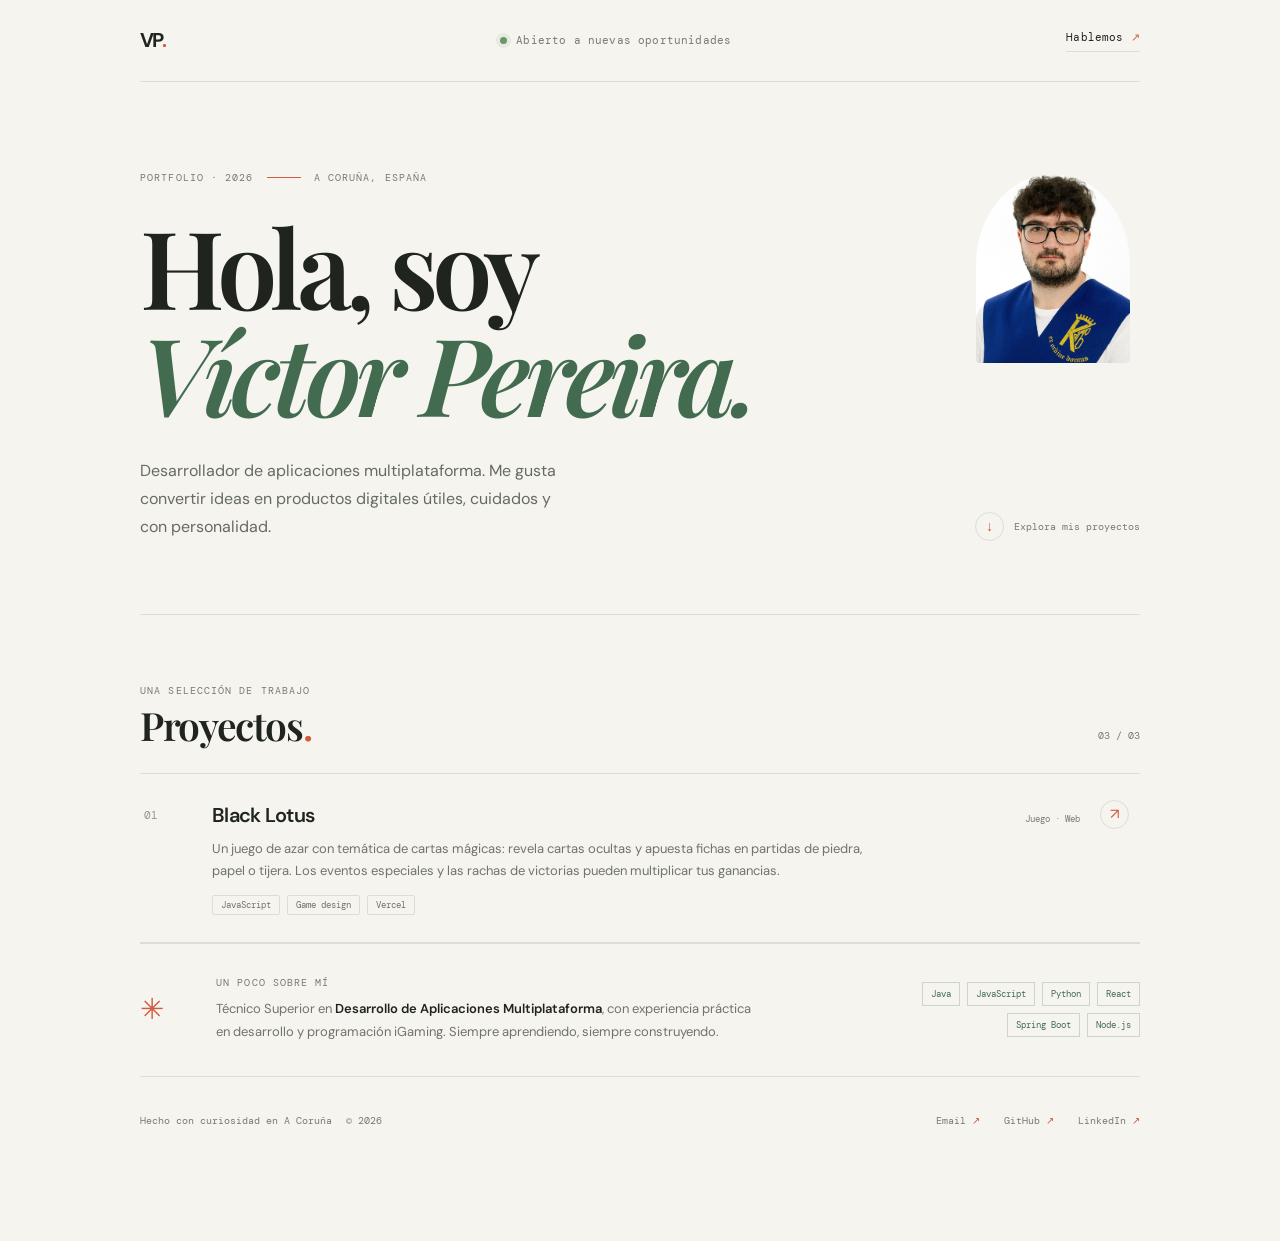
==== index.html @ fba3e51c "Add HTML comment for CoruñaDeportiva project Added an HTML comment for the CoruñaDeportiva project s" ====
<!DOCTYPE html>
<html lang="es">
<head>
  <meta charset="UTF-8" />
  <meta name="viewport" content="width=device-width, initial-scale=1.0" />
  <meta name="theme-color" content="#f5f4ef" />
  <meta name="description" content="Portfolio de Víctor Pereira, desarrollador de aplicaciones multiplataforma. Proyectos web, juegos y aplicaciones." />
  <title>Víctor Pereira — Desarrollador de software</title>
  <link rel="icon" href="imagenes/favicon.png" type="image/png">
  <link rel="preconnect" href="https://fonts.googleapis.com">
  <link rel="preconnect" href="https://fonts.gstatic.com" crossorigin>
  <link href="https://fonts.googleapis.com/css2?family=DM+Mono:wght@400;500&family=DM+Sans:wght@400;500;600;700&family=Playfair+Display:wght@600;700&display=swap" rel="stylesheet">
  <link rel="stylesheet" href="css/style.css">
</head>
<body>
  <main class="wrap">
    <nav class="topbar" aria-label="Navegación principal">
      <a class="monogram" href="#inicio" aria-label="Víctor Pereira, inicio">VP<span>.</span></a>
      <span class="availability"><i></i> Abierto a nuevas oportunidades</span>
      <a class="nav-contact" href="mailto:victorpereirarigal00@gmail.com">Hablemos <span aria-hidden="true">↗</span></a>
    </nav>

    <header class="hero" id="inicio">
      <p class="eyebrow"><span>Portfolio · 2026</span><span class="eyebrow-line"></span><span>A Coruña, España</span></p>
      <h1>Hola, soy<br><em>Víctor Pereira.</em></h1>
      <div class="hero-bottom">
        <p class="intro">Desarrollador de aplicaciones multiplataforma. Me gusta convertir ideas en productos digitales útiles, cuidados y con personalidad.</p>
        <a class="scroll-link" href="#proyectos"><span class="scroll-icon">↓</span> Explora mis proyectos</a>
      </div>
      <img class="hero-photo" src="imagenes/fotoCV.jpg" alt="Foto de Víctor Pereira" />
    </header>

    <section class="projects-section" id="proyectos" aria-labelledby="projects-title">
      <div class="section-heading">
        <div><p class="eyebrow">Una selección de trabajo</p><h2 id="projects-title">Proyectos<span class="accent">.</span></h2></div>
        <span class="project-count">03 / 03</span>
      </div>

      <div class="projects">
        <a class="project" href="https://victorpereirablacklotus.vercel.app/" target="_blank" rel="noopener noreferrer">
          <span class="project-number">01</span>
          <div class="project-content">
            <div class="project-title-row"><h3>Black Lotus</h3><span class="project-type">Juego · Web</span></div>
            <p>Un juego de azar con temática de cartas mágicas: revela cartas ocultas y apuesta fichas en partidas de piedra, papel o tijera. Los eventos especiales y las rachas de victorias pueden multiplicar tus ganancias.</p>
            <ul class="tags" aria-label="Tecnologías"><li>JavaScript</li><li>Game design</li><li>Vercel</li></ul>
          </div>
          <span class="project-arrow" aria-hidden="true">↗</span>
        </a>

<!-- Este es un comentario en HTML 
        <a class="project" href="https://corunadeportiva.vercel.app/" target="_blank" rel="noopener noreferrer">
          <span class="project-number">02</span>
          <div class="project-content">
            <div class="project-title-row"><h3>CoruñaDeportiva</h3><span class="project-type">E-commerce · Multiplataforma</span></div>
            <p>Plataforma omnicanal para una tienda deportiva regional, con catálogo, carrito y pago, aplicación Android, escritorio para empleados y portal de administración. Incluye chat en tiempo real con Firebase, autenticación JWT y API REST en Node.js con MySQL.</p>
            <ul class="tags" aria-label="Tecnologías"><li>Node.js</li><li>MySQL</li><li>Firebase</li><li>Android</li></ul>
          </div>
          <span class="project-arrow" aria-hidden="true">↗</span>
        </a>
      </div>
    </section>
-->
    <section class="about" aria-label="Sobre mí">
      <span class="about-mark" aria-hidden="true">✳</span>
      <div><p class="eyebrow">Un poco sobre mí</p><p class="about-copy">Técnico Superior en <strong>Desarrollo de Aplicaciones Multiplataforma</strong>, con experiencia práctica en desarrollo y programación iGaming. Siempre aprendiendo, siempre construyendo.</p></div>
      <div class="skills"><span>Java</span><span>JavaScript</span><span>Python</span><span>React</span><span>Spring Boot</span><span>Node.js</span></div>
    </section>

    <footer>
      <span class="footer-note">Hecho con curiosidad en A Coruña <span>© 2026</span></span>
      <div class="footer-links"><a href="mailto:victorpereirarigal00@gmail.com">Email <span>↗</span></a><a href="https://github.com/Rotciv1210" target="_blank" rel="noopener noreferrer">GitHub <span>↗</span></a><a href="https://www.linkedin.com/in/victor-pereira-rigal-969aa236b/" target="_blank" rel="noopener noreferrer">LinkedIn <span>↗</span></a></div>
    </footer>
  </main>
</body>
</html>
---- css/style.css ----
:root {
  --paper: #f5f4ef;
  --ink: #20241f;
  --muted: #777b72;
  --line: #dcded5;
  --accent: #d15b3f;
  --green: #426b50;
  --mono: "DM Mono", monospace;
  --sans: "DM Sans", sans-serif;
}

* { box-sizing: border-box; margin: 0; padding: 0; }
html { scroll-behavior: smooth; }
body { background: var(--paper); color: var(--ink); font-family: var(--sans); line-height: 1.55; -webkit-font-smoothing: antialiased; }
a { color: inherit; }
.wrap { width: min(100% - 64px, 1000px); margin: 0 auto; }

.topbar { height: 82px; display: flex; align-items: center; justify-content: space-between; border-bottom: 1px solid var(--line); }
.monogram { font-size: 20px; font-weight: 700; letter-spacing: -.08em; text-decoration: none; }
.monogram span, .accent { color: var(--accent); }
.availability, .nav-contact { font-family: var(--mono); font-size: 11px; letter-spacing: .015em; }
.availability { color: var(--muted); display: flex; align-items: center; gap: 9px; }
.availability i { width: 7px; height: 7px; display: inline-block; border-radius: 50%; background: #6c9668; box-shadow: 0 0 0 4px #6c96681a; }
.nav-contact { text-decoration: none; border-bottom: 1px solid var(--line); padding-bottom: 5px; }
.nav-contact span, .footer-links span { color: var(--accent); }

.hero { position: relative; padding: 89px 0 73px; border-bottom: 1px solid var(--line); }
.eyebrow { color: var(--muted); text-transform: uppercase; font: 10px var(--mono); letter-spacing: .11em; }
.hero > .eyebrow { display: flex; align-items: center; gap: 13px; }
.eyebrow-line { height: 1px; width: 34px; background: var(--accent); }
h1 { font: 600 clamp(58px, 10vw, 108px)/.99 "Playfair Display", Georgia, serif; letter-spacing: -.055em; margin-top: 28px; }
h1 em { color: var(--green); font-weight: 600; }
.hero-bottom { display: flex; align-items: flex-end; justify-content: space-between; gap: 24px; margin-top: 31px; }
.intro { max-width: 440px; color: #666b62; font-size: 16px; line-height: 1.75; }
.scroll-link { display: inline-flex; align-items: center; gap: 10px; text-decoration: none; color: var(--muted); font: 10px var(--mono); white-space: nowrap; }
.scroll-icon { display: grid; place-items: center; width: 29px; height: 29px; border: 1px solid var(--line); border-radius: 50%; color: var(--accent); font-size: 14px; transition: background .2s, color .2s, transform .2s; }
.scroll-link:hover .scroll-icon { background: var(--accent); color: white; transform: translateY(2px); }
.hero-photo { position: absolute; right: 10px; top: 93px; width: 154px; height: 188px; object-fit: cover; object-position: center 35%; border-radius: 48% 48% 4px 4px; filter: saturate(.82); }

.projects-section { padding: 69px 0 76px; }
.section-heading { display: flex; justify-content: space-between; align-items: flex-end; margin-bottom: 26px; }
.section-heading h2 { font: 600 39px/1.1 "Playfair Display", Georgia, serif; letter-spacing: -.035em; margin-top: 7px; }
.project-count { color: var(--muted); font: 10px var(--mono); padding-bottom: 5px; }
.projects { border-top: 1px solid var(--line); }
.project { display: grid; grid-template-columns: 48px 1fr 32px; gap: 20px; align-items: start; padding: 26px 8px 27px 4px; border-bottom: 1px solid var(--line); text-decoration: none; transition: padding .22s ease, background .22s ease; }
.project:hover { padding-left: 13px; padding-right: 0; background: #eeede6; }
.project-number { color: #92968d; font: 11px var(--mono); padding-top: 8px; }
.project-title-row { display: flex; justify-content: space-between; align-items: baseline; gap: 18px; }
.project h3 { font-size: 20px; font-weight: 600; letter-spacing: -.035em; }
.project-type { color: var(--muted); font: 9px var(--mono); text-align: right; }
.project-content > p { color: #70746c; font-size: 13px; line-height: 1.7; max-width: 660px; margin-top: 7px; }
.tags { display: flex; flex-wrap: wrap; gap: 7px; list-style: none; margin-top: 13px; }
.tags li { border: 1px solid var(--line); border-radius: 2px; padding: 3px 8px; color: #70746c; font: 9px var(--mono); }
.project-arrow { display: grid; place-items: center; border: 1px solid var(--line); border-radius: 50%; width: 29px; height: 29px; color: var(--accent); font-size: 15px; transition: background .2s, color .2s, transform .2s; }
.project:hover .project-arrow { background: var(--accent); border-color: var(--accent); color: white; transform: rotate(45deg); }

.about { border-top: 1px solid var(--line); border-bottom: 1px solid var(--line); padding: 32px 0; display: grid; grid-template-columns: 52px 1fr 245px; gap: 24px; align-items: center; }
.about-mark { color: var(--accent); font-size: 29px; }
.about-copy { max-width: 540px; margin-top: 8px; color: #70746c; font-size: 13px; line-height: 1.8; }
.about-copy strong { color: var(--ink); font-weight: 600; }
.skills { display: flex; flex-wrap: wrap; justify-content: flex-end; gap: 7px; }
.skills span { font: 9px var(--mono); color: var(--green); border: 1px solid #cbd5c8; padding: 5px 8px; }

footer { min-height: 88px; display: flex; justify-content: space-between; align-items: center; gap: 20px; color: var(--muted); font: 10px var(--mono); }
.footer-note { display: flex; gap: 14px; }
.footer-links { display: flex; gap: 24px; }
.footer-links a { text-decoration: none; transition: color .2s; }
.footer-links a:hover { color: var(--accent); }

a:focus-visible { outline: 2px solid var(--accent); outline-offset: 4px; }
@media (max-width: 650px) {
  .wrap { width: min(100% - 40px, 520px); }
  .topbar { height: 68px; }
  .availability { font-size: 9px; }
  .hero { padding: 72px 0 54px; }
  h1 { font-size: clamp(55px, 13vw, 78px); }
  .hero-photo { width: 112px; height: 140px; right: 0; top: 72px; }
  .hero-bottom { align-items: flex-start; flex-direction: column; margin-top: 23px; }
  .intro { font-size: 14px; max-width: 390px; }
  .projects-section { padding: 53px 0 58px; }
  .project { grid-template-columns: 30px 1fr 26px; gap: 12px; padding: 22px 2px 23px; }
  .project:hover { padding-left: 8px; }
  .project h3 { font-size: 17px; }
  .project-title-row { align-items: flex-start; flex-direction: column; gap: 2px; }
  .project-type { text-align: left; }
  .project-arrow { width: 26px; height: 26px; }
  .about { grid-template-columns: 30px 1fr; gap: 13px; }
  .skills { grid-column: 2; justify-content: flex-start; }
  footer { padding: 22px 0; align-items: flex-start; flex-direction: column; }
  .footer-links { gap: 20px; }
}
@media (max-width: 390px) {
  .wrap { width: calc(100% - 32px); }
  .availability { max-width: 155px; }
  .hero-photo { width: 82px; height: 104px; top: 70px; }
  .footer-note { flex-direction: column; gap: 4px; }
}
@media (prefers-reduced-motion: reduce) {
  *, *::before, *::after { scroll-behavior: auto !important; transition-duration: .01ms !important; animation-duration: .01ms !important; }
}
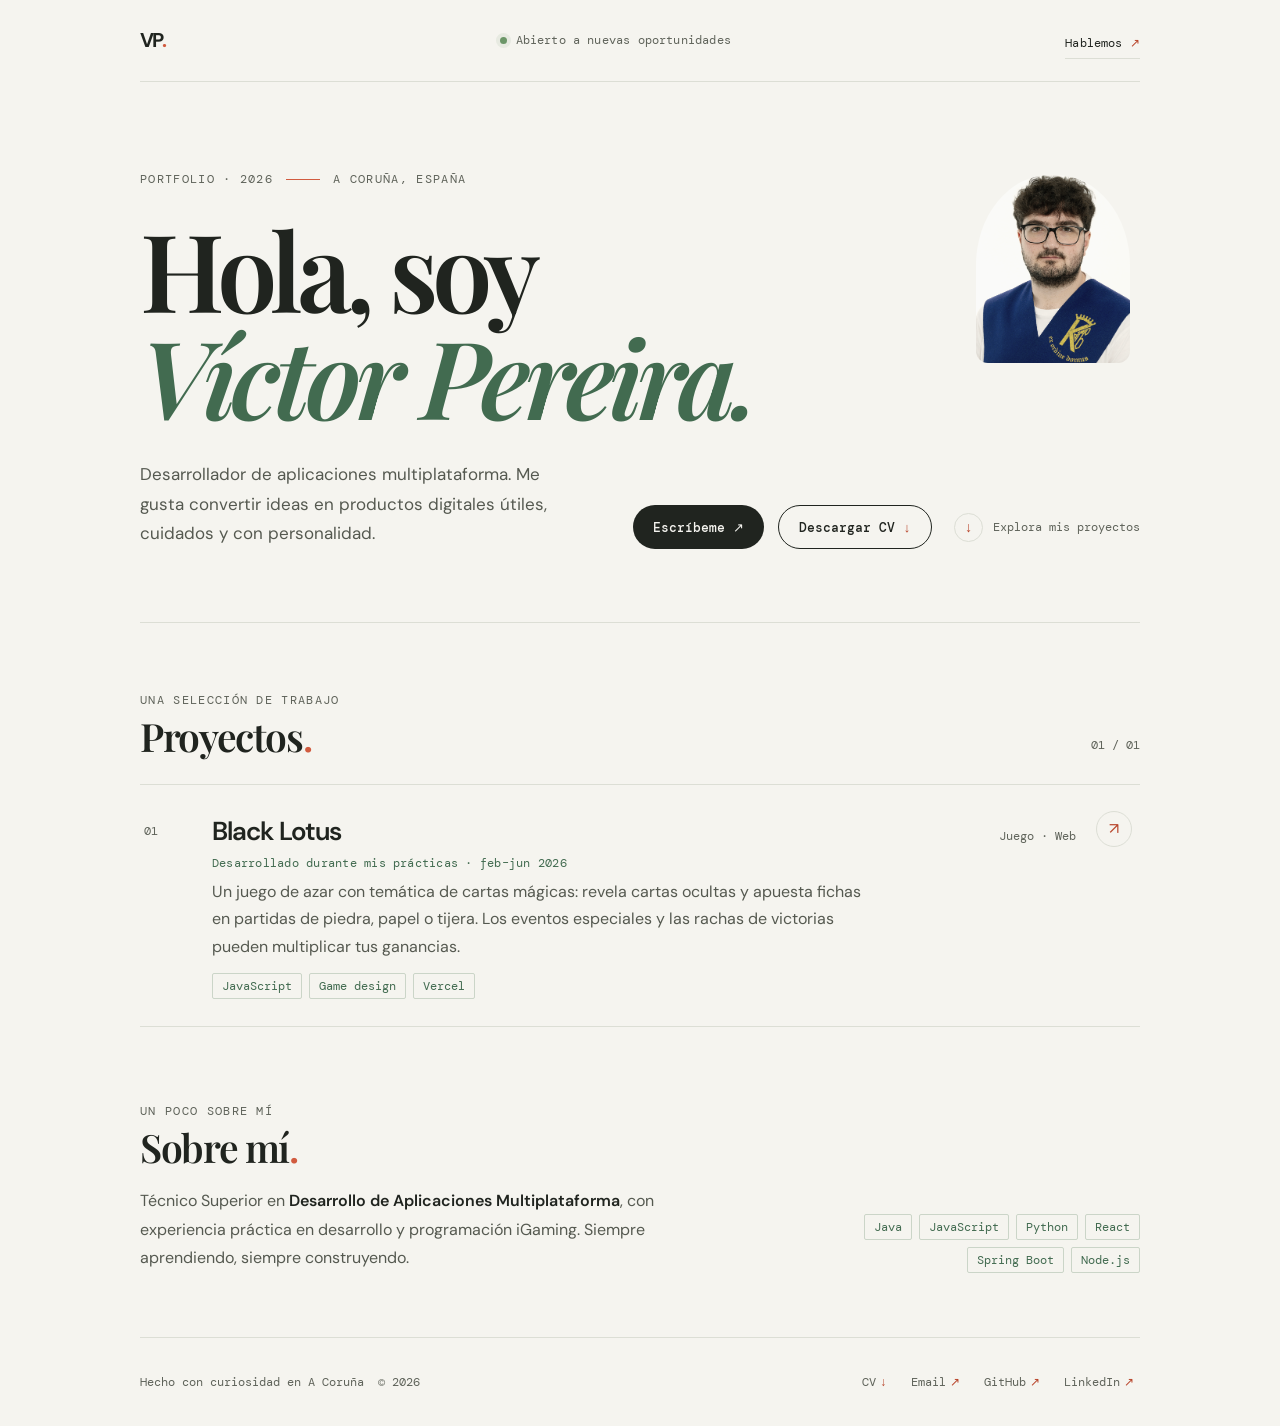
==== commit 76c1bced: "Rediseño" ====
--- a/index.html
+++ b/index.html
@@ -5,6 +5,14 @@
   <meta name="viewport" content="width=device-width, initial-scale=1.0" />
   <meta name="theme-color" content="#f5f4ef" />
   <meta name="description" content="Portfolio de Víctor Pereira, desarrollador de aplicaciones multiplataforma. Proyectos web, juegos y aplicaciones." />
+  <meta property="og:type" content="website" />
+  <meta property="og:locale" content="es_ES" />
+  <meta property="og:url" content="https://victorpereiraportfolio.vercel.app/" />
+  <meta property="og:title" content="Víctor Pereira — Desarrollador de software" />
+  <meta property="og:description" content="Desarrollador de aplicaciones multiplataforma en A Coruña. Proyectos web, juegos y aplicaciones." />
+  <meta property="og:image" content="https://victorpereiraportfolio.vercel.app/imagenes/fotoCV.jpg" />
+  <meta property="og:image:alt" content="Foto de Víctor Pereira" />
+  <meta name="twitter:card" content="summary" />
   <title>Víctor Pereira — Desarrollador de software</title>
   <link rel="icon" href="imagenes/favicon.png" type="image/png">
   <link rel="preconnect" href="https://fonts.googleapis.com">
@@ -25,7 +33,11 @@
       <h1>Hola, soy<br><em>Víctor Pereira.</em></h1>
       <div class="hero-bottom">
         <p class="intro">Desarrollador de aplicaciones multiplataforma. Me gusta convertir ideas en productos digitales útiles, cuidados y con personalidad.</p>
-        <a class="scroll-link" href="#proyectos"><span class="scroll-icon">↓</span> Explora mis proyectos</a>
+        <div class="hero-actions">
+          <a class="btn-contact" href="mailto:victorpereirarigal00@gmail.com">Escríbeme <span aria-hidden="true">↗</span></a>
+          <a class="btn-cv" href="Victor_Pereira_CV.pdf" download>Descargar CV <span aria-hidden="true">↓</span></a>
+          <a class="scroll-link" href="#proyectos"><span class="scroll-icon" aria-hidden="true">↓</span> Explora mis proyectos</a>
+        </div>
       </div>
       <img class="hero-photo" src="imagenes/fotoCV.jpg" alt="Foto de Víctor Pereira" />
     </header>
@@ -33,7 +45,7 @@
     <section class="projects-section" id="proyectos" aria-labelledby="projects-title">
       <div class="section-heading">
         <div><p class="eyebrow">Una selección de trabajo</p><h2 id="projects-title">Proyectos<span class="accent">.</span></h2></div>
-        <span class="project-count">03 / 03</span>
+        <span class="project-count">01 / 01</span><!-- Actualiza este contador al añadir proyectos -->
       </div>
 
       <div class="projects">
@@ -41,13 +53,14 @@
           <span class="project-number">01</span>
           <div class="project-content">
             <div class="project-title-row"><h3>Black Lotus</h3><span class="project-type">Juego · Web</span></div>
+            <p class="project-context">Desarrollado durante mis prácticas · feb–jun 2026</p>
             <p>Un juego de azar con temática de cartas mágicas: revela cartas ocultas y apuesta fichas en partidas de piedra, papel o tijera. Los eventos especiales y las rachas de victorias pueden multiplicar tus ganancias.</p>
             <ul class="tags" aria-label="Tecnologías"><li>JavaScript</li><li>Game design</li><li>Vercel</li></ul>
           </div>
           <span class="project-arrow" aria-hidden="true">↗</span>
         </a>
 
-<!-- Este es un comentario en HTML 
+        <!-- Proyecto oculto: CoruñaDeportiva. Para mostrarlo, borra esta línea y la de "Fin del proyecto oculto" (y actualiza el contador a 02 / 02).
         <a class="project" href="https://corunadeportiva.vercel.app/" target="_blank" rel="noopener noreferrer">
           <span class="project-number">02</span>
           <div class="project-content">
@@ -57,18 +70,18 @@
           </div>
           <span class="project-arrow" aria-hidden="true">↗</span>
         </a>
+        Fin del proyecto oculto -->
       </div>
     </section>
--->
-    <section class="about" aria-label="Sobre mí">
-      <span class="about-mark" aria-hidden="true">✳</span>
-      <div><p class="eyebrow">Un poco sobre mí</p><p class="about-copy">Técnico Superior en <strong>Desarrollo de Aplicaciones Multiplataforma</strong>, con experiencia práctica en desarrollo y programación iGaming. Siempre aprendiendo, siempre construyendo.</p></div>
-      <div class="skills"><span>Java</span><span>JavaScript</span><span>Python</span><span>React</span><span>Spring Boot</span><span>Node.js</span></div>
+
+    <section class="about" aria-labelledby="about-title">
+      <div><p class="eyebrow">Un poco sobre mí</p><h2 id="about-title">Sobre mí<span class="accent">.</span></h2><p class="about-copy">Técnico Superior en <strong>Desarrollo de Aplicaciones Multiplataforma</strong>, con experiencia práctica en desarrollo y programación iGaming. Siempre aprendiendo, siempre construyendo.</p></div>
+      <ul class="tags skills" aria-label="Tecnologías"><li>Java</li><li>JavaScript</li><li>Python</li><li>React</li><li>Spring Boot</li><li>Node.js</li></ul>
     </section>
 
     <footer>
       <span class="footer-note">Hecho con curiosidad en A Coruña <span>© 2026</span></span>
-      <div class="footer-links"><a href="mailto:victorpereirarigal00@gmail.com">Email <span>↗</span></a><a href="https://github.com/Rotciv1210" target="_blank" rel="noopener noreferrer">GitHub <span>↗</span></a><a href="https://www.linkedin.com/in/victor-pereira-rigal-969aa236b/" target="_blank" rel="noopener noreferrer">LinkedIn <span>↗</span></a></div>
+      <div class="footer-links"><a href="Victor_Pereira_CV.pdf" download>CV <span>↓</span></a><a href="mailto:victorpereirarigal00@gmail.com">Email <span>↗</span></a><a href="https://github.com/Rotciv1210" target="_blank" rel="noopener noreferrer">GitHub <span>↗</span></a><a href="https://www.linkedin.com/in/victor-pereira-rigal-969aa236b/" target="_blank" rel="noopener noreferrer">LinkedIn <span>↗</span></a></div>
     </footer>
   </main>
 </body>
--- a/css/style.css
+++ b/css/style.css
@@ -1,9 +1,11 @@
 :root {
   --paper: #f5f4ef;
   --ink: #20241f;
-  --muted: #777b72;
+  --muted: #5f635a;
+  --body: #555950;
   --line: #dcded5;
   --accent: #d15b3f;
+  --accent-strong: #b8452b; /* acento para texto pequeño y fondos con texto blanco (contraste AA) */
   --green: #426b50;
   --mono: "DM Mono", monospace;
   --sans: "DM Sans", sans-serif;
@@ -18,81 +20,95 @@
 .topbar { height: 82px; display: flex; align-items: center; justify-content: space-between; border-bottom: 1px solid var(--line); }
 .monogram { font-size: 20px; font-weight: 700; letter-spacing: -.08em; text-decoration: none; }
 .monogram span, .accent { color: var(--accent); }
-.availability, .nav-contact { font-family: var(--mono); font-size: 11px; letter-spacing: .015em; }
+.availability, .nav-contact { font-family: var(--mono); font-size: 12px; letter-spacing: .015em; }
 .availability { color: var(--muted); display: flex; align-items: center; gap: 9px; }
 .availability i { width: 7px; height: 7px; display: inline-block; border-radius: 50%; background: #6c9668; box-shadow: 0 0 0 4px #6c96681a; }
-.nav-contact { text-decoration: none; border-bottom: 1px solid var(--line); padding-bottom: 5px; }
-.nav-contact span, .footer-links span { color: var(--accent); }
+.nav-contact { text-decoration: none; border-bottom: 1px solid var(--line); padding: 12px 0 5px; }
+.nav-contact:hover { border-color: var(--accent-strong); }
+.nav-contact span, .footer-links span { color: var(--accent-strong); }
 
 .hero { position: relative; padding: 89px 0 73px; border-bottom: 1px solid var(--line); }
-.eyebrow { color: var(--muted); text-transform: uppercase; font: 10px var(--mono); letter-spacing: .11em; }
+.eyebrow { color: var(--muted); text-transform: uppercase; font: 12px var(--mono); letter-spacing: .11em; }
 .hero > .eyebrow { display: flex; align-items: center; gap: 13px; }
 .eyebrow-line { height: 1px; width: 34px; background: var(--accent); }
 h1 { font: 600 clamp(58px, 10vw, 108px)/.99 "Playfair Display", Georgia, serif; letter-spacing: -.055em; margin-top: 28px; }
 h1 em { color: var(--green); font-weight: 600; }
 .hero-bottom { display: flex; align-items: flex-end; justify-content: space-between; gap: 24px; margin-top: 31px; }
-.intro { max-width: 440px; color: #666b62; font-size: 16px; line-height: 1.75; }
-.scroll-link { display: inline-flex; align-items: center; gap: 10px; text-decoration: none; color: var(--muted); font: 10px var(--mono); white-space: nowrap; }
-.scroll-icon { display: grid; place-items: center; width: 29px; height: 29px; border: 1px solid var(--line); border-radius: 50%; color: var(--accent); font-size: 14px; transition: background .2s, color .2s, transform .2s; }
-.scroll-link:hover .scroll-icon { background: var(--accent); color: white; transform: translateY(2px); }
-.hero-photo { position: absolute; right: 10px; top: 93px; width: 154px; height: 188px; object-fit: cover; object-position: center 35%; border-radius: 48% 48% 4px 4px; filter: saturate(.82); }
+.intro { max-width: 440px; color: var(--body); font-size: 17px; line-height: 1.75; }
+.hero-actions { display: flex; align-items: center; gap: 12px 14px; flex-wrap: wrap; }
+.hero-actions .scroll-link { margin-left: 8px; }
+.btn-contact { display: inline-flex; align-items: center; gap: 8px; min-height: 44px; padding: 0 20px; border-radius: 999px; background: var(--ink); color: var(--paper); text-decoration: none; font: 500 13px var(--mono); transition: background .2s; }
+.btn-contact:hover { background: var(--accent-strong); }
+.btn-cv { display: inline-flex; align-items: center; gap: 8px; min-height: 44px; padding: 0 20px; border-radius: 999px; border: 1px solid var(--ink); color: var(--ink); text-decoration: none; font: 500 13px var(--mono); transition: background .2s, color .2s; }
+.btn-cv span { color: var(--accent-strong); transition: color .2s; }
+.btn-cv:hover { background: var(--ink); color: var(--paper); }
+.btn-cv:hover span { color: var(--paper); }
+.scroll-link { display: inline-flex; align-items: center; gap: 10px; min-height: 44px; text-decoration: none; color: var(--muted); font: 12px var(--mono); white-space: nowrap; }
+.scroll-icon { display: grid; place-items: center; width: 29px; height: 29px; border: 1px solid var(--line); border-radius: 50%; color: var(--accent-strong); font-size: 14px; transition: background .2s, color .2s, transform .2s; }
+.scroll-link:hover .scroll-icon { background: var(--accent-strong); color: white; transform: translateY(2px); }
+.hero-photo { position: absolute; right: 10px; top: 93px; width: 154px; height: 188px; object-fit: cover; object-position: center 35%; border-radius: 48% 48% 12px 12px; filter: saturate(.6) sepia(.08) contrast(.96); }
 
 .projects-section { padding: 69px 0 76px; }
 .section-heading { display: flex; justify-content: space-between; align-items: flex-end; margin-bottom: 26px; }
-.section-heading h2 { font: 600 39px/1.1 "Playfair Display", Georgia, serif; letter-spacing: -.035em; margin-top: 7px; }
-.project-count { color: var(--muted); font: 10px var(--mono); padding-bottom: 5px; }
+.section-heading h2, .about h2 { font: 600 39px/1.1 "Playfair Display", Georgia, serif; letter-spacing: -.035em; margin-top: 7px; }
+.project-count { color: var(--muted); font: 12px var(--mono); padding-bottom: 5px; }
 .projects { border-top: 1px solid var(--line); }
-.project { display: grid; grid-template-columns: 48px 1fr 32px; gap: 20px; align-items: start; padding: 26px 8px 27px 4px; border-bottom: 1px solid var(--line); text-decoration: none; transition: padding .22s ease, background .22s ease; }
+.project { display: grid; grid-template-columns: 48px 1fr 36px; gap: 20px; align-items: start; padding: 26px 8px 27px 4px; border-bottom: 1px solid var(--line); text-decoration: none; transition: padding .22s ease, background .22s ease; }
 .project:hover { padding-left: 13px; padding-right: 0; background: #eeede6; }
-.project-number { color: #92968d; font: 11px var(--mono); padding-top: 8px; }
+.project-number { color: var(--muted); font: 12px var(--mono); padding-top: 12px; }
 .project-title-row { display: flex; justify-content: space-between; align-items: baseline; gap: 18px; }
-.project h3 { font-size: 20px; font-weight: 600; letter-spacing: -.035em; }
-.project-type { color: var(--muted); font: 9px var(--mono); text-align: right; }
-.project-content > p { color: #70746c; font-size: 13px; line-height: 1.7; max-width: 660px; margin-top: 7px; }
+.project h3 { font-size: 26px; font-weight: 600; letter-spacing: -.035em; }
+.project-type { color: var(--muted); font: 12px var(--mono); text-align: right; }
+.project-content > p { color: var(--body); font-size: 16px; line-height: 1.7; max-width: 660px; margin-top: 7px; }
+.project-content > .project-context { color: var(--green); font: 12px var(--mono); letter-spacing: .02em; margin-top: 4px; }
 .tags { display: flex; flex-wrap: wrap; gap: 7px; list-style: none; margin-top: 13px; }
-.tags li { border: 1px solid var(--line); border-radius: 2px; padding: 3px 8px; color: #70746c; font: 9px var(--mono); }
-.project-arrow { display: grid; place-items: center; border: 1px solid var(--line); border-radius: 50%; width: 29px; height: 29px; color: var(--accent); font-size: 15px; transition: background .2s, color .2s, transform .2s; }
-.project:hover .project-arrow { background: var(--accent); border-color: var(--accent); color: white; transform: rotate(45deg); }
+.tags li { border: 1px solid #cbd5c8; border-radius: 2px; padding: 4px 9px; color: var(--green); font: 12px var(--mono); }
+.project-arrow { display: grid; place-items: center; border: 1px solid var(--line); border-radius: 50%; width: 36px; height: 36px; color: var(--accent-strong); font-size: 16px; transition: background .2s, color .2s, transform .2s; }
+.project:hover .project-arrow { background: var(--accent-strong); border-color: var(--accent-strong); color: white; transform: rotate(45deg); }
 
-.about { border-top: 1px solid var(--line); border-bottom: 1px solid var(--line); padding: 32px 0; display: grid; grid-template-columns: 52px 1fr 245px; gap: 24px; align-items: center; }
-.about-mark { color: var(--accent); font-size: 29px; }
-.about-copy { max-width: 540px; margin-top: 8px; color: #70746c; font-size: 13px; line-height: 1.8; }
+.about { border-bottom: 1px solid var(--line); padding: 0 0 64px; display: grid; grid-template-columns: 1fr 300px; gap: 40px; align-items: end; }
+.about h2 { margin-top: 7px; }
+.about-copy { max-width: 560px; margin-top: 18px; color: var(--body); font-size: 16px; line-height: 1.8; }
 .about-copy strong { color: var(--ink); font-weight: 600; }
-.skills { display: flex; flex-wrap: wrap; justify-content: flex-end; gap: 7px; }
-.skills span { font: 9px var(--mono); color: var(--green); border: 1px solid #cbd5c8; padding: 5px 8px; }
+.skills { justify-content: flex-end; margin-top: 0; }
 
-footer { min-height: 88px; display: flex; justify-content: space-between; align-items: center; gap: 20px; color: var(--muted); font: 10px var(--mono); }
+footer { min-height: 88px; display: flex; justify-content: space-between; align-items: center; gap: 20px; color: var(--muted); font: 12px var(--mono); }
 .footer-note { display: flex; gap: 14px; }
-.footer-links { display: flex; gap: 24px; }
-.footer-links a { text-decoration: none; transition: color .2s; }
-.footer-links a:hover { color: var(--accent); }
+.footer-links { display: flex; gap: 12px; }
+.footer-links a { display: inline-flex; align-items: center; min-height: 44px; gap: 4px; padding: 0 6px; text-decoration: none; transition: color .2s; }
+.footer-links a:hover { color: var(--accent-strong); }
 
-a:focus-visible { outline: 2px solid var(--accent); outline-offset: 4px; }
+a:focus-visible { outline: 2px solid var(--accent-strong); outline-offset: 4px; }
 @media (max-width: 650px) {
   .wrap { width: min(100% - 40px, 520px); }
   .topbar { height: 68px; }
-  .availability { font-size: 9px; }
+  .availability { font-size: 11px; }
   .hero { padding: 72px 0 54px; }
   h1 { font-size: clamp(55px, 13vw, 78px); }
   .hero-photo { width: 112px; height: 140px; right: 0; top: 72px; }
+  .hero > .eyebrow { flex-wrap: wrap; row-gap: 6px; padding-right: 128px; }
+  .eyebrow-line { display: none; }
+  .hero-actions .scroll-link { margin-left: 0; }
   .hero-bottom { align-items: flex-start; flex-direction: column; margin-top: 23px; }
-  .intro { font-size: 14px; max-width: 390px; }
+  .intro { font-size: 16px; max-width: 390px; }
   .projects-section { padding: 53px 0 58px; }
-  .project { grid-template-columns: 30px 1fr 26px; gap: 12px; padding: 22px 2px 23px; }
+  .project { grid-template-columns: 30px 1fr 32px; gap: 12px; padding: 22px 2px 23px; }
   .project:hover { padding-left: 8px; }
-  .project h3 { font-size: 17px; }
+  .project h3 { font-size: 22px; }
   .project-title-row { align-items: flex-start; flex-direction: column; gap: 2px; }
   .project-type { text-align: left; }
-  .project-arrow { width: 26px; height: 26px; }
-  .about { grid-template-columns: 30px 1fr; gap: 13px; }
-  .skills { grid-column: 2; justify-content: flex-start; }
+  .project-arrow { width: 32px; height: 32px; }
+  .about { grid-template-columns: 1fr; gap: 22px; padding-bottom: 48px; }
+  .skills { justify-content: flex-start; }
+  .section-heading h2, .about h2 { font-size: 34px; }
   footer { padding: 22px 0; align-items: flex-start; flex-direction: column; }
-  .footer-links { gap: 20px; }
+  .footer-links { gap: 8px; margin-left: -6px; }
 }
 @media (max-width: 390px) {
   .wrap { width: calc(100% - 32px); }
   .availability { max-width: 155px; }
   .hero-photo { width: 82px; height: 104px; top: 70px; }
+  .hero > .eyebrow { padding-right: 96px; }
   .footer-note { flex-direction: column; gap: 4px; }
 }
 @media (prefers-reduced-motion: reduce) {
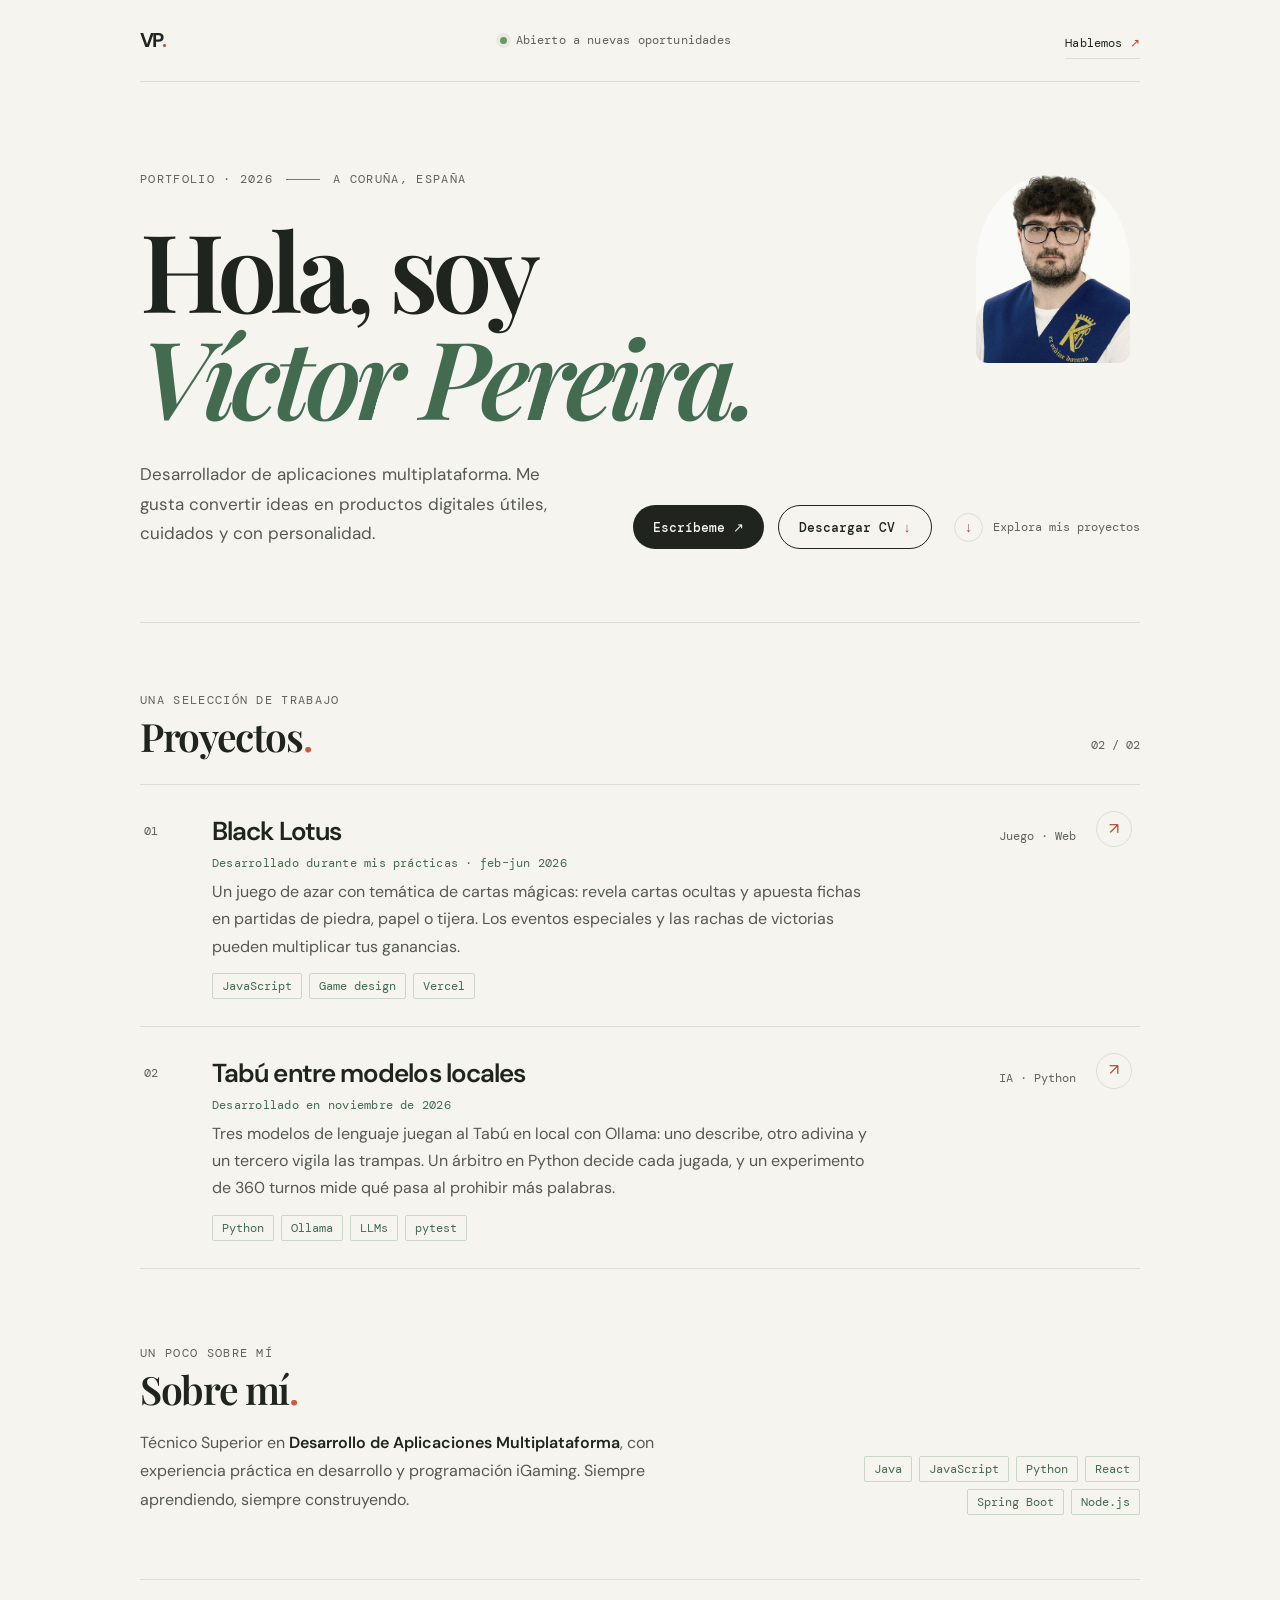
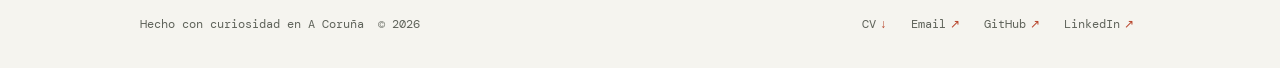
==== commit 29884f2b: "Pagina de TabuIA" ====
--- a/index.html
+++ b/index.html
@@ -7,10 +7,10 @@
   <meta name="description" content="Portfolio de Víctor Pereira, desarrollador de aplicaciones multiplataforma. Proyectos web, juegos y aplicaciones." />
   <meta property="og:type" content="website" />
   <meta property="og:locale" content="es_ES" />
-  <meta property="og:url" content="https://victorpereiraportfolio.vercel.app/" />
+  <meta property="og:url" content="https://vpereira.dev/" />
   <meta property="og:title" content="Víctor Pereira — Desarrollador de software" />
   <meta property="og:description" content="Desarrollador de aplicaciones multiplataforma en A Coruña. Proyectos web, juegos y aplicaciones." />
-  <meta property="og:image" content="https://victorpereiraportfolio.vercel.app/imagenes/fotoCV.jpg" />
+  <meta property="og:image" content="https://vpereira.dev/imagenes/fotoCV.jpg" />
   <meta property="og:image:alt" content="Foto de Víctor Pereira" />
   <meta name="twitter:card" content="summary" />
   <title>Víctor Pereira — Desarrollador de software</title>
@@ -45,11 +45,11 @@
     <section class="projects-section" id="proyectos" aria-labelledby="projects-title">
       <div class="section-heading">
         <div><p class="eyebrow">Una selección de trabajo</p><h2 id="projects-title">Proyectos<span class="accent">.</span></h2></div>
-        <span class="project-count">01 / 01</span><!-- Actualiza este contador al añadir proyectos -->
+        <span class="project-count">02 / 02</span><!-- Actualiza este contador al añadir proyectos -->
       </div>
 
       <div class="projects">
-        <a class="project" href="https://victorpereirablacklotus.vercel.app/" target="_blank" rel="noopener noreferrer">
+        <a class="project" href="/blacklotus/" target="_blank" rel="noopener noreferrer">
           <span class="project-number">01</span>
           <div class="project-content">
             <div class="project-title-row"><h3>Black Lotus</h3><span class="project-type">Juego · Web</span></div>
@@ -60,7 +60,18 @@
           <span class="project-arrow" aria-hidden="true">↗</span>
         </a>
 
-        <!-- Proyecto oculto: CoruñaDeportiva. Para mostrarlo, borra esta línea y la de "Fin del proyecto oculto" (y actualiza el contador a 02 / 02).
+        <a class="project" href="/tabuIA/">
+          <span class="project-number">02</span>
+          <div class="project-content">
+            <div class="project-title-row"><h3>Tabú entre modelos locales</h3><span class="project-type">IA · Python</span></div>
+            <p class="project-context">Desarrollado en noviembre de 2026</p>
+            <p>Tres modelos de lenguaje juegan al Tabú en local con Ollama: uno describe, otro adivina y un tercero vigila las trampas. Un árbitro en Python decide cada jugada, y un experimento de 360 turnos mide qué pasa al prohibir más palabras.</p>
+            <ul class="tags" aria-label="Tecnologías"><li>Python</li><li>Ollama</li><li>LLMs</li><li>pytest</li></ul>
+          </div>
+          <span class="project-arrow" aria-hidden="true">↗</span>
+        </a>
+
+        <!-- Proyecto oculto: CoruñaDeportiva. Para mostrarlo, borra esta línea y la de "Fin del proyecto oculto" (y actualiza el contador a 03 / 03; cambia también su número a 03).
         <a class="project" href="https://corunadeportiva.vercel.app/" target="_blank" rel="noopener noreferrer">
           <span class="project-number">02</span>
           <div class="project-content">
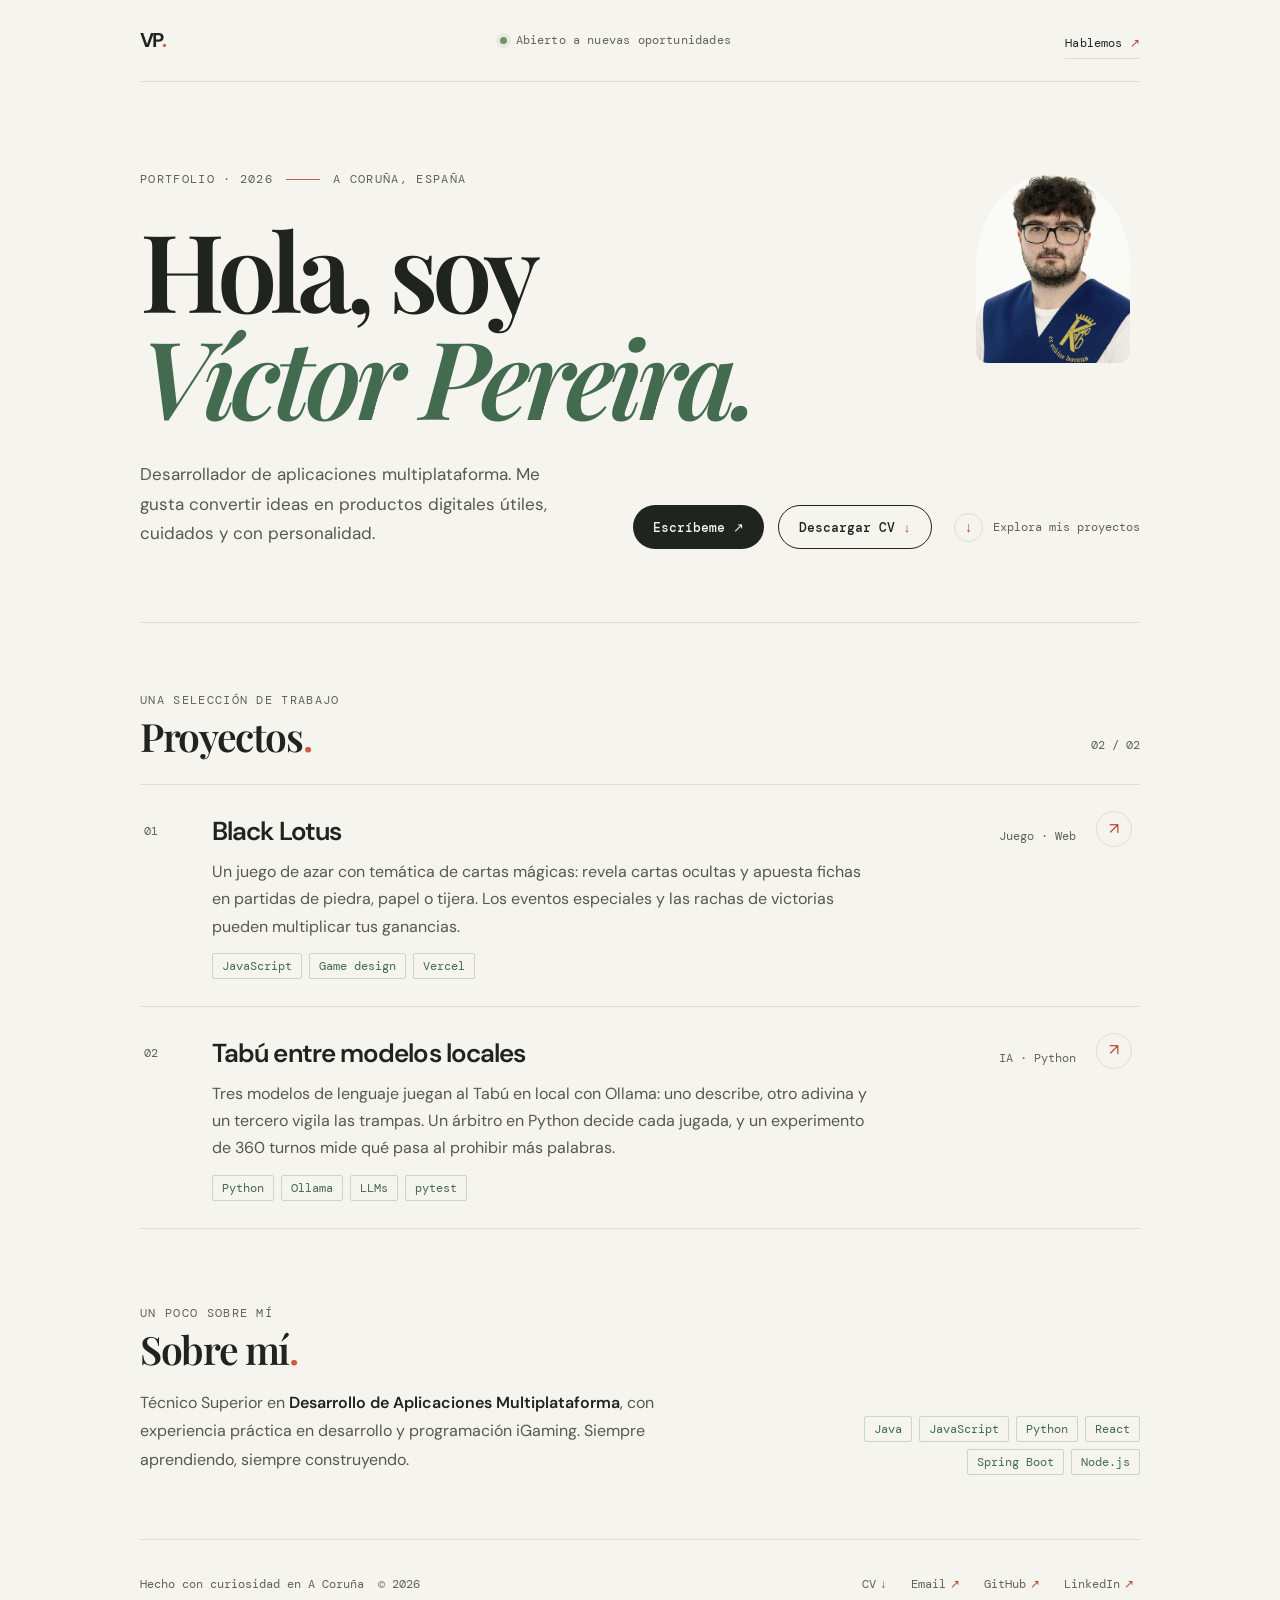
==== commit e0ea6800: "Quitar fechas de proyectos y enlazar el código de TabuIA" ====
--- a/index.html
+++ b/index.html
@@ -53,7 +53,6 @@
           <span class="project-number">01</span>
           <div class="project-content">
             <div class="project-title-row"><h3>Black Lotus</h3><span class="project-type">Juego · Web</span></div>
-            <p class="project-context">Desarrollado durante mis prácticas · feb–jun 2026</p>
             <p>Un juego de azar con temática de cartas mágicas: revela cartas ocultas y apuesta fichas en partidas de piedra, papel o tijera. Los eventos especiales y las rachas de victorias pueden multiplicar tus ganancias.</p>
             <ul class="tags" aria-label="Tecnologías"><li>JavaScript</li><li>Game design</li><li>Vercel</li></ul>
           </div>
@@ -64,7 +63,6 @@
           <span class="project-number">02</span>
           <div class="project-content">
             <div class="project-title-row"><h3>Tabú entre modelos locales</h3><span class="project-type">IA · Python</span></div>
-            <p class="project-context">Desarrollado en noviembre de 2026</p>
             <p>Tres modelos de lenguaje juegan al Tabú en local con Ollama: uno describe, otro adivina y un tercero vigila las trampas. Un árbitro en Python decide cada jugada, y un experimento de 360 turnos mide qué pasa al prohibir más palabras.</p>
             <ul class="tags" aria-label="Tecnologías"><li>Python</li><li>Ollama</li><li>LLMs</li><li>pytest</li></ul>
           </div>
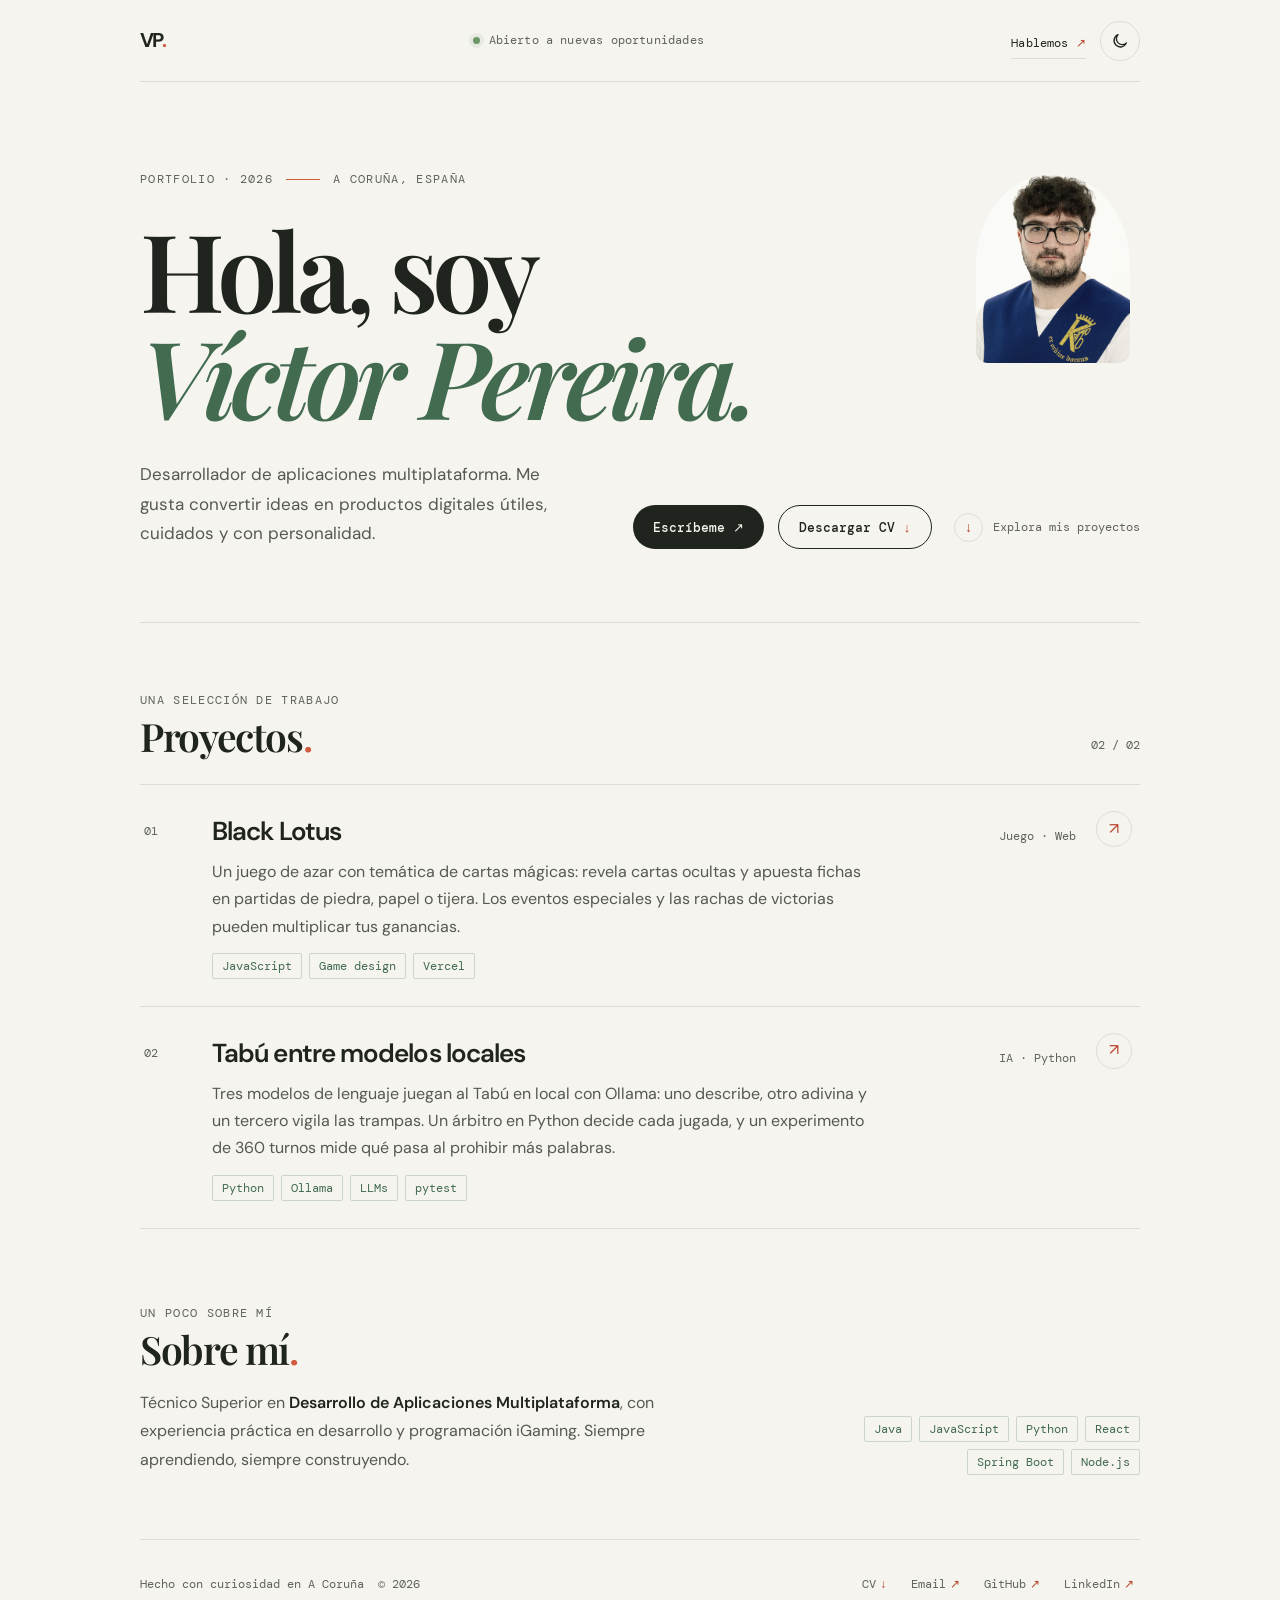
==== commit 8f1df146: "Modo oscuro" ====
--- a/index.html
+++ b/index.html
@@ -19,13 +19,20 @@
   <link rel="preconnect" href="https://fonts.gstatic.com" crossorigin>
   <link href="https://fonts.googleapis.com/css2?family=DM+Mono:wght@400;500&family=DM+Sans:wght@400;500;600;700&family=Playfair+Display:wght@600;700&display=swap" rel="stylesheet">
   <link rel="stylesheet" href="css/style.css">
+  <script src="js/tema.js"></script>
 </head>
 <body>
   <main class="wrap">
     <nav class="topbar" aria-label="Navegación principal">
       <a class="monogram" href="#inicio" aria-label="Víctor Pereira, inicio">VP<span>.</span></a>
       <span class="availability"><i></i> Abierto a nuevas oportunidades</span>
-      <a class="nav-contact" href="mailto:victorpereirarigal00@gmail.com">Hablemos <span aria-hidden="true">↗</span></a>
+      <div class="topbar-right">
+        <a class="nav-contact" href="mailto:victorpereirarigal00@gmail.com">Hablemos <span aria-hidden="true">↗</span></a>
+        <button type="button" class="tema-btn" aria-pressed="false" aria-label="Cambiar a modo oscuro" title="Modo oscuro">
+          <svg class="icono-luna" viewBox="0 0 24 24" fill="none" stroke="currentColor" stroke-width="1.8" stroke-linecap="round" stroke-linejoin="round" aria-hidden="true"><path d="M20.5 14.5A8.5 8.5 0 1 1 9.5 3.5a7 7 0 0 0 11 11z"/></svg>
+          <svg class="icono-sol" viewBox="0 0 24 24" fill="none" stroke="currentColor" stroke-width="1.8" stroke-linecap="round" aria-hidden="true"><circle cx="12" cy="12" r="4.2"/><path d="M12 2.5v2.2M12 19.3v2.2M2.5 12h2.2M19.3 12h2.2M5.3 5.3l1.6 1.6M17.1 17.1l1.6 1.6M5.3 18.7l1.6-1.6M17.1 6.9l1.6-1.6"/></svg>
+        </button>
+      </div>
     </nav>
 
     <header class="hero" id="inicio">
--- a/css/style.css
+++ b/css/style.css
@@ -114,3 +114,35 @@
 @media (prefers-reduced-motion: reduce) {
   *, *::before, *::after { scroll-behavior: auto !important; transition-duration: .01ms !important; animation-duration: .01ms !important; }
 }
+
+/* ---------- botón de tema ---------- */
+.topbar-right { display: flex; align-items: center; gap: 14px; }
+.tema-btn { display: grid; place-items: center; width: 40px; height: 40px; border-radius: 50%; border: 1px solid var(--line); background: transparent; color: var(--ink); cursor: pointer; transition: border-color .2s, color .2s, background .2s; }
+.tema-btn:hover { border-color: var(--accent-strong); color: var(--accent-strong); }
+.tema-btn:focus-visible { outline: 2px solid var(--accent-strong); outline-offset: 3px; }
+.tema-btn svg { width: 18px; height: 18px; }
+.tema-btn .icono-sol { display: none; }
+[data-theme="dark"] .tema-btn .icono-sol { display: block; }
+[data-theme="dark"] .tema-btn .icono-luna { display: none; }
+
+/* ---------- modo oscuro ---------- */
+[data-theme="dark"] {
+  color-scheme: dark;
+  --paper: #141613;
+  --ink: #ecebe4;
+  --muted: #a3a69c;
+  --body: #bcbeb5;
+  --line: #2f332d;
+  --accent: #e0765c;
+  --accent-strong: #f08d73;
+  --green: #8fc29f;
+}
+[data-theme="dark"] .project:hover { background: #1c1f1b; }
+[data-theme="dark"] .tags li { border-color: #3b4a3f; }
+[data-theme="dark"] .scroll-link:hover .scroll-icon,
+[data-theme="dark"] .project:hover .project-arrow { color: #141613; }
+[data-theme="dark"] .btn-contact:hover { color: #141613; }
+[data-theme="dark"] .hero-photo { filter: saturate(.55) sepia(.06) contrast(.94) brightness(.92); }
+@media (max-width: 650px) {
+  .topbar-right { gap: 10px; }
+}
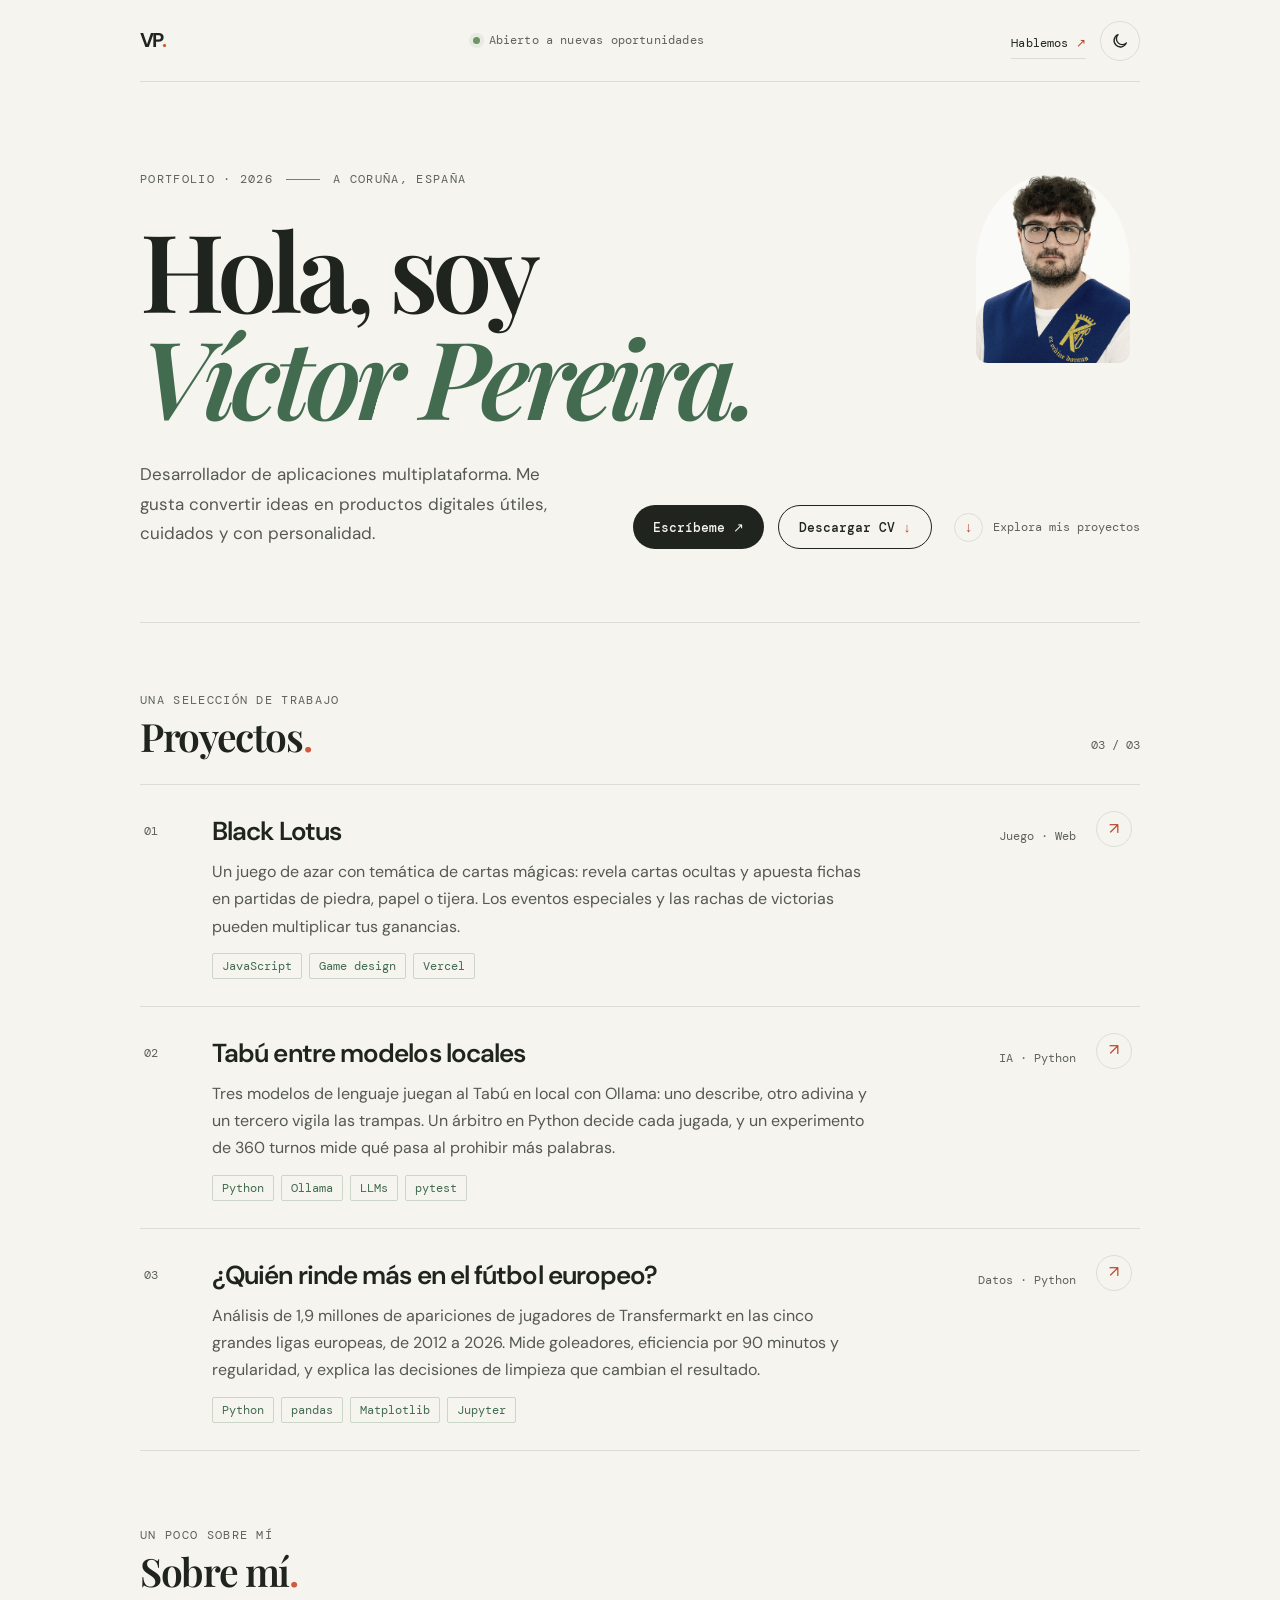
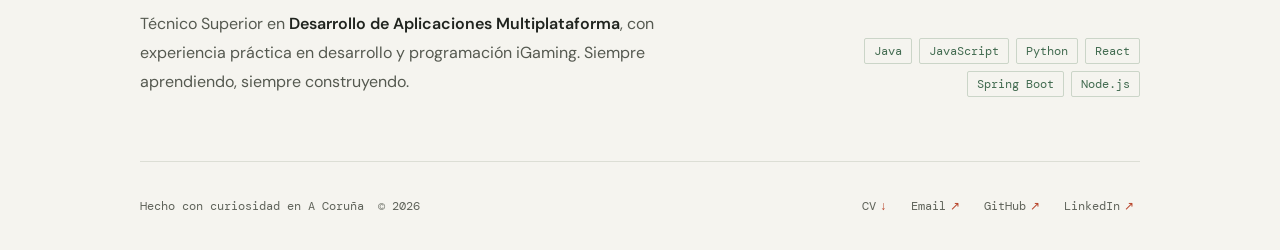
==== commit 1b0c1c14: "Página del análisis de fútbol" ====
--- a/index.html
+++ b/index.html
@@ -52,7 +52,7 @@
     <section class="projects-section" id="proyectos" aria-labelledby="projects-title">
       <div class="section-heading">
         <div><p class="eyebrow">Una selección de trabajo</p><h2 id="projects-title">Proyectos<span class="accent">.</span></h2></div>
-        <span class="project-count">02 / 02</span><!-- Actualiza este contador al añadir proyectos -->
+        <span class="project-count">03 / 03</span><!-- Actualiza este contador al añadir proyectos -->
       </div>
 
       <div class="projects">
@@ -76,7 +76,17 @@
           <span class="project-arrow" aria-hidden="true">↗</span>
         </a>
 
-        <!-- Proyecto oculto: CoruñaDeportiva. Para mostrarlo, borra esta línea y la de "Fin del proyecto oculto" (y actualiza el contador a 03 / 03; cambia también su número a 03).
+        <a class="project" href="/analisisfutbol/">
+          <span class="project-number">03</span>
+          <div class="project-content">
+            <div class="project-title-row"><h3>¿Quién rinde más en el fútbol europeo?</h3><span class="project-type">Datos · Python</span></div>
+            <p>Análisis de 1,9 millones de apariciones de jugadores de Transfermarkt en las cinco grandes ligas europeas, de 2012 a 2026. Mide goleadores, eficiencia por 90 minutos y regularidad, y explica las decisiones de limpieza que cambian el resultado.</p>
+            <ul class="tags" aria-label="Tecnologías"><li>Python</li><li>pandas</li><li>Matplotlib</li><li>Jupyter</li></ul>
+          </div>
+          <span class="project-arrow" aria-hidden="true">↗</span>
+        </a>
+
+        <!-- Proyecto oculto: CoruñaDeportiva. Para mostrarlo, borra esta línea y la de "Fin del proyecto oculto" (y actualiza el contador a 04 / 04; cambia también su número a 04).
         <a class="project" href="https://corunadeportiva.vercel.app/" target="_blank" rel="noopener noreferrer">
           <span class="project-number">02</span>
           <div class="project-content">
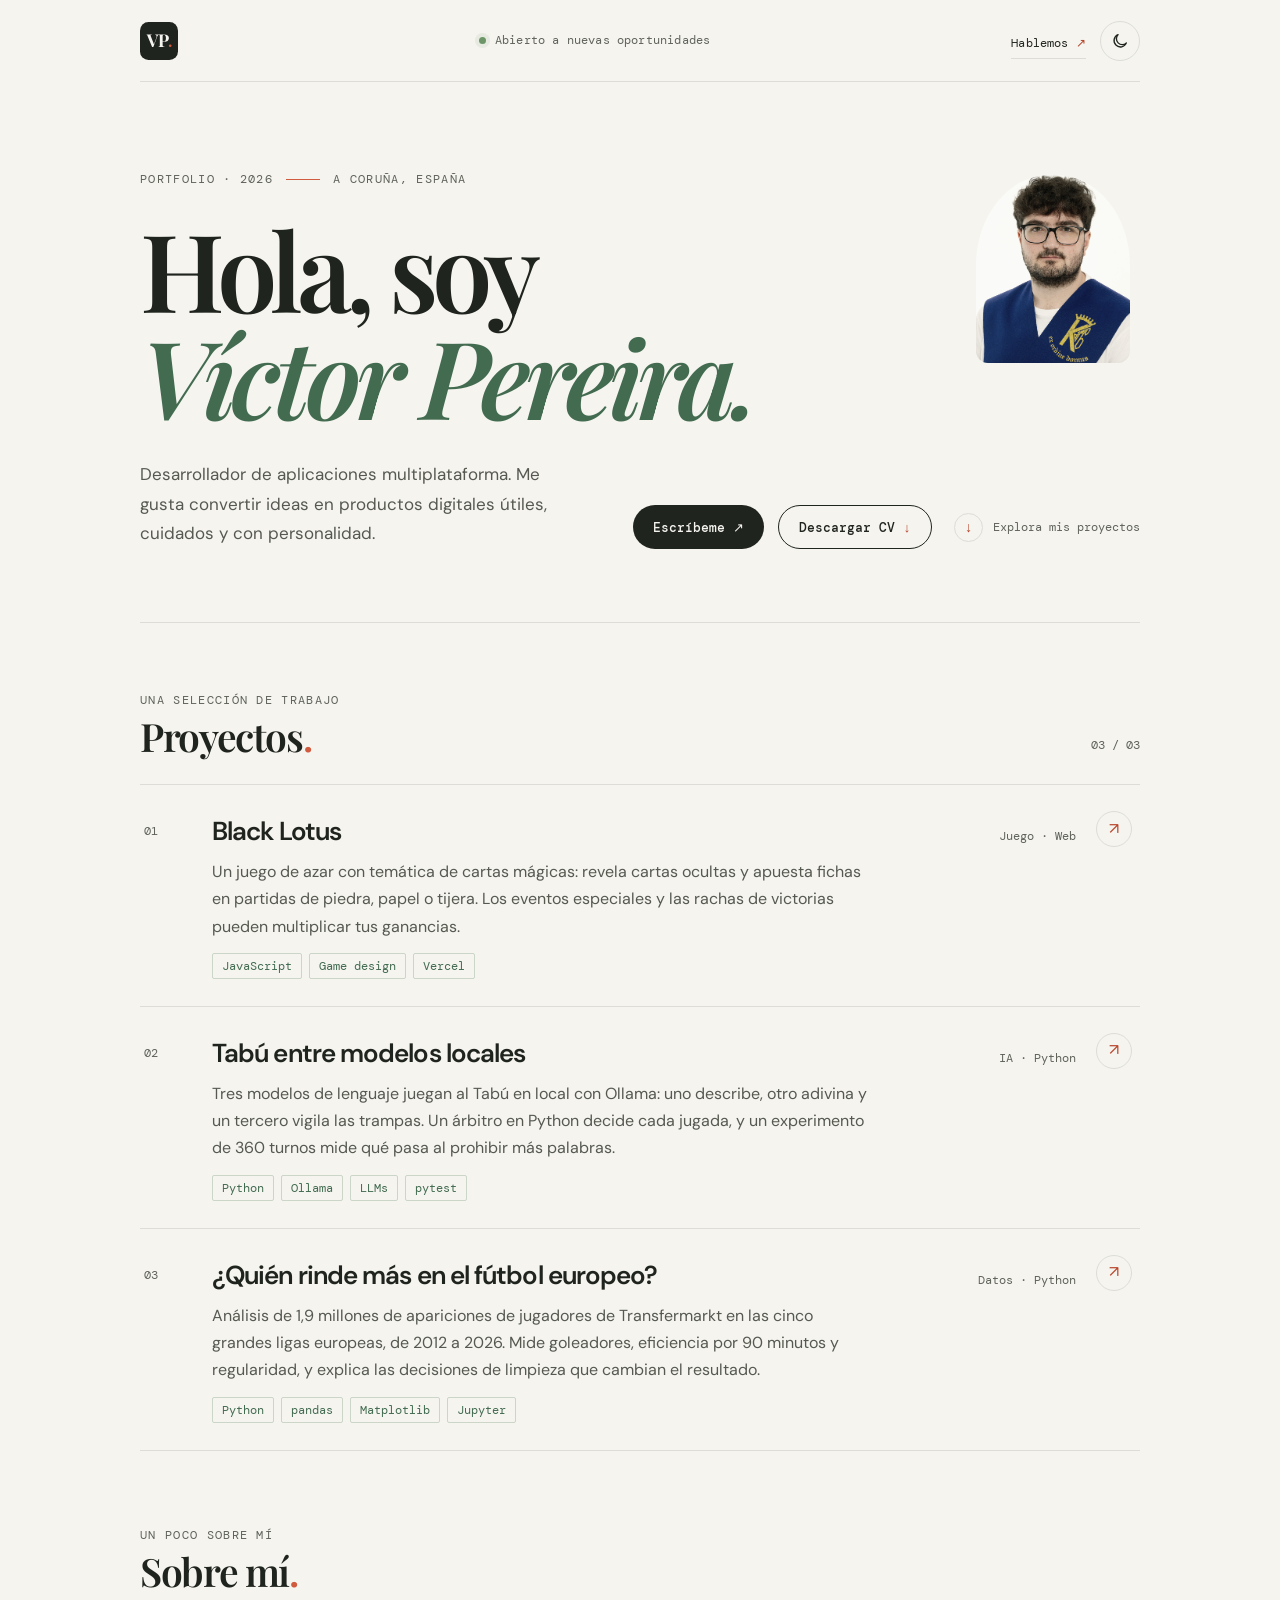
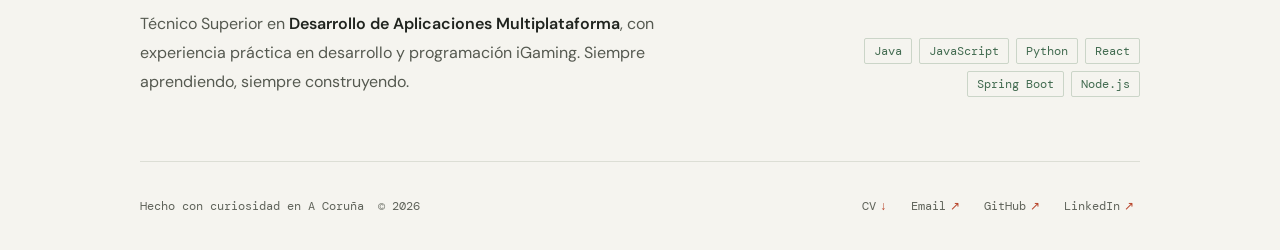
==== commit a2b52522: "Logo VP" ====
--- a/index.html
+++ b/index.html
@@ -14,7 +14,9 @@
   <meta property="og:image:alt" content="Foto de Víctor Pereira" />
   <meta name="twitter:card" content="summary" />
   <title>Víctor Pereira — Desarrollador de software</title>
-  <link rel="icon" href="imagenes/favicon.png" type="image/png">
+  <link rel="icon" href="/imagenes/logo-vp.svg" type="image/svg+xml">
+  <link rel="icon" href="/imagenes/favicon-vp.png" type="image/png">
+  <link rel="apple-touch-icon" href="/imagenes/apple-touch-icon.png">
   <link rel="preconnect" href="https://fonts.googleapis.com">
   <link rel="preconnect" href="https://fonts.gstatic.com" crossorigin>
   <link href="https://fonts.googleapis.com/css2?family=DM+Mono:wght@400;500&family=DM+Sans:wght@400;500;600;700&family=Playfair+Display:wght@600;700&display=swap" rel="stylesheet">
@@ -24,7 +26,7 @@
 <body>
   <main class="wrap">
     <nav class="topbar" aria-label="Navegación principal">
-      <a class="monogram" href="#inicio" aria-label="Víctor Pereira, inicio">VP<span>.</span></a>
+      <a class="monogram" href="#inicio" aria-label="Víctor Pereira, inicio"><img class="logo logo-luz" src="/imagenes/logo-vp.svg" alt="" width="38" height="38"><img class="logo logo-noche" src="/imagenes/logo-vp-claro.svg" alt="" width="38" height="38"></a>
       <span class="availability"><i></i> Abierto a nuevas oportunidades</span>
       <div class="topbar-right">
         <a class="nav-contact" href="mailto:victorpereirarigal00@gmail.com">Hablemos <span aria-hidden="true">↗</span></a>
--- a/css/style.css
+++ b/css/style.css
@@ -146,3 +146,11 @@
 @media (max-width: 650px) {
   .topbar-right { gap: 10px; }
 }
+
+/* ---------- logo VP ---------- */
+.monogram { display: inline-flex; align-items: center; }
+.monogram .logo { display: block; width: 38px; height: 38px; }
+.monogram .logo-noche { display: none; }
+[data-theme="dark"] .monogram .logo-luz { display: none; }
+[data-theme="dark"] .monogram .logo-noche { display: block; }
+@media (max-width: 650px) { .monogram .logo { width: 34px; height: 34px; } }
